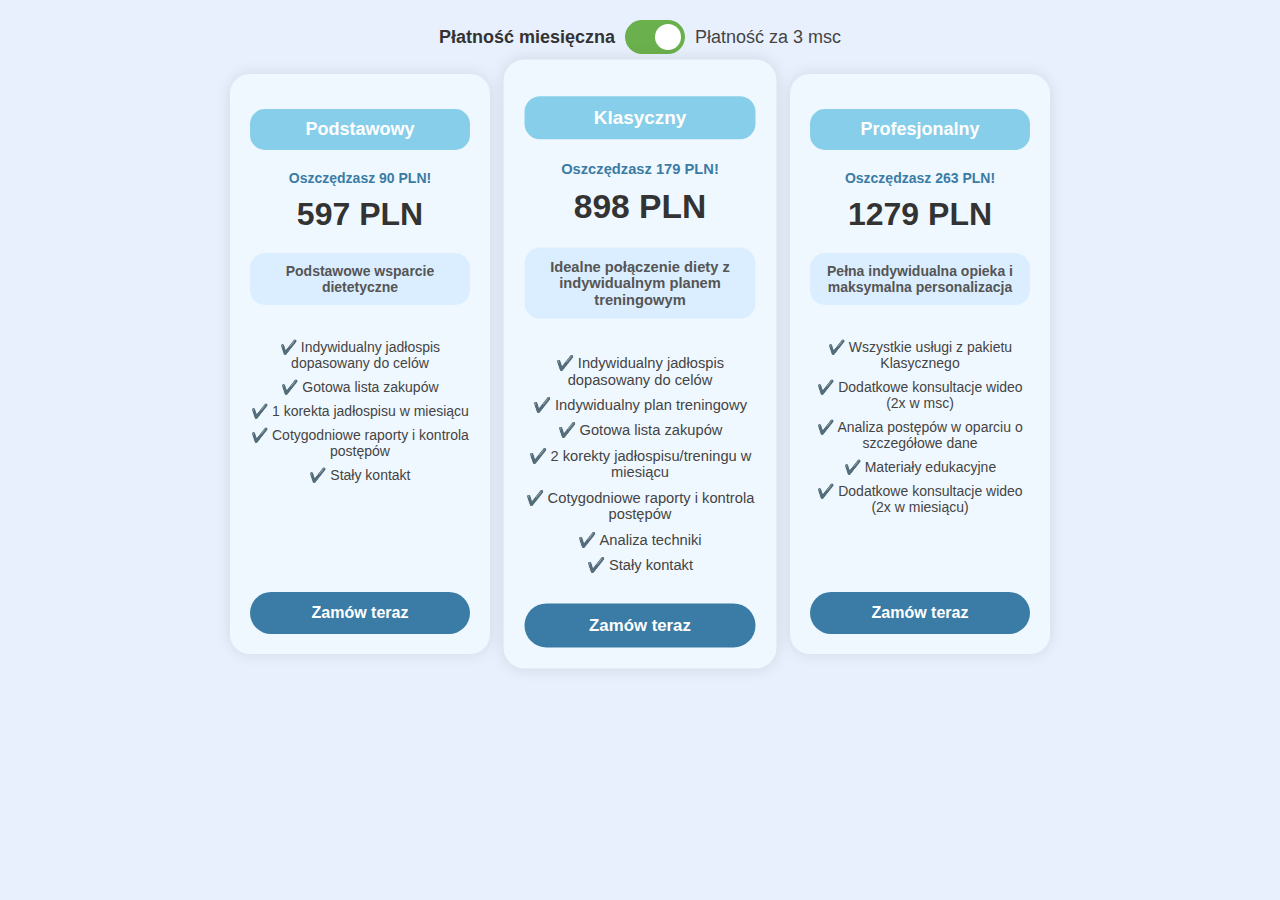
==== index.html @ cc52a3e0 "initial commit" ====
<!DOCTYPE html>
<html lang="pl">
<head>
    <meta charset="UTF-8">
    <meta name="viewport" content="width=device-width, initial-scale=1.0">
    <title>Pakiety Usług</title>
    <style>
        body {
            font-family: Arial, sans-serif;
            background-color: #e8f0fe;  /* Pastelowy niebieski */
            display: flex;
            flex-direction: column;
            align-items: center;
            justify-content: center;
            margin: 0;
            padding: 20px;
        }

        .switch-container {
            display: flex;
            align-items: center;
            font-size: 18px;
            color: #444;
            margin-bottom: 20px;
        }

        .switch-label {
            margin: 0 10px;
        }

        .switch {
            position: relative;
            display: inline-block;
            width: 60px;
            height: 34px;
        }

        .switch input {
            opacity: 0;
            width: 0;
            height: 0;
        }

        .slider {
            position: absolute;
            cursor: pointer;
            top: 0;
            left: 0;
            right: 0;
            bottom: 0;
            background-color: #ccc;
            transition: .4s;
            border-radius: 34px;
        }

        .slider::before {
            position: absolute;
            content: "";
            height: 26px;
            width: 26px;
            left: 4px;
            bottom: 4px;
            background-color: white;
            transition: .4s;
            border-radius: 50%;
        }

        input:checked + .slider {
            background-color: #6ab04c;  /* Zielony kolor */
        }

        input:checked + .slider::before {
            transform: translateX(26px);
        }

        .active-label {
            color: #333;
            font-weight: bold;
        }

        .pricing-container {
            display: flex;
            justify-content: center;
            gap: 20px;
            flex-wrap: wrap;
        }

        .pricing-box {
            background-color: #f0f8ff;  /* Bardzo jasny niebieski */
            border-radius: 20px;
            box-shadow: 0 0 15px rgba(0, 0, 0, 0.1);
            padding: 20px;
            width: 260px;
            text-align: center;
            display: flex;
            flex-direction: column;
            height: 580px;
            box-sizing: border-box;
        }

        .pricing-box.center {
            transform: scale(1.05);
        }

        .pricing-box-header {
            border-radius: 15px;
            background-color: #87ceeb;  /* Pastelowy niebieski nagłówek */
            color: #fff;
            padding: 10px;
            font-size: 18px;
        }

        .savings {
            color: #3a7ca5;
            font-weight: bold;
            font-size: 14px;
            margin-top: 5px;
        }

        .price {
            font-size: 32px;
            margin: 10px 0;
            font-weight: bold;
            color: #333;
        }

        .packageDesc {
            font-size: 14px;
            font-weight: bold;
            background-color: #dbeeff;
            padding: 10px 15px;
            border-radius: 15px;
            margin: 10px 0;
            color: #555;
        }

        .features {
            list-style: none;
            padding: 0;
            flex-grow: 1;
        }

        .features li {
            margin: 8px 0;
            font-size: 14px;
            color: #444;
        }

        .button {
            display: inline-block;
            padding: 12px 20px;
            background-color: #3a7ca5;  /* Pastelowy niebieski */
            color: #fff;
            border-radius: 25px;
            text-decoration: none;
            font-weight: bold;
            margin-top: auto;
        }
    </style>
</head>
<body>

    <div class="switch-container">
        <span id="monthly-label" class="switch-label active-label">Płatność miesięczna</span>
        <label class="switch">
            <input type="checkbox" id="payment-toggle" onclick="togglePayment()" checked>
            <span class="slider"></span>
        </label>
        <span id="upfront-label" class="switch-label">Płatność za 3 msc</span>
    </div>
    
    <div class="pricing-container">
        <div class="pricing-box">
            <h2 class="pricing-box-header">Podstawowy</h2>
            <div class="savings" id="basic-savings"></div>
            <div class="price" id="basic-price">597 PLN</div>
            <p class="packageDesc">Podstawowe wsparcie dietetyczne</p>
            <ul class="features">
                <li>✔️ Indywidualny jadłospis dopasowany do celów</li>
                <li>✔️ Gotowa lista zakupów</li>
                <li>✔️ 1 korekta jadłospisu w miesiącu</li>
                <li>✔️ Cotygodniowe raporty i kontrola postępów</li>
                <li>✔️ Stały kontakt</li>
            </ul>
            <a href="#" class="button" onclick="redirectToPayPage('basic')">Zamów teraz</a>
        </div>
        
        <div class="pricing-box center">
            <h2 class="pricing-box-header">Klasyczny</h2>
            <div class="savings" id="classic-savings"></div>
            <div class="price" id="classic-price">898 PLN</div>
            <p class="packageDesc">Idealne połączenie diety z indywidualnym planem treningowym</p>
            <ul class="features">
                <li>✔️ Indywidualny jadłospis dopasowany do celów</li>
                <li>✔️ Indywidualny plan treningowy</li>
                <li>✔️ Gotowa lista zakupów</li>
                <li>✔️ 2 korekty jadłospisu/treningu w miesiącu</li>
                <li>✔️ Cotygodniowe raporty i kontrola postępów</li>
                <li>✔️ Analiza techniki</li>
                <li>✔️ Stały kontakt</li>
            </ul>
            <a href="#" class="button" onclick="redirectToPayPage('classic')">Zamów teraz</a>
        </div>
        
        <div class="pricing-box">
            <h2 class="pricing-box-header">Profesjonalny</h2>
            <div class="savings" id="pro-savings"></div>
            <div class="price" id="pro-price">1279 PLN</div>
            <p class="packageDesc">Pełna indywidualna opieka i maksymalna personalizacja</p>
            <ul class="features">
                <li>✔️ Wszystkie usługi z pakietu Klasycznego</li>
                <li>✔️ Dodatkowe konsultacje wideo (2x w msc)</li>
                <li>✔️ Analiza postępów w oparciu o szczegółowe dane</li>
                <li>✔️ Materiały edukacyjne</li>
                <li>✔️ Dodatkowe konsultacje wideo (2x w miesiącu)</li>
            </ul>
            <a href="#" class="button" onclick="redirectToPayPage('pro')">Zamów teraz</a>
        </div>
    </div>

    <script>
        function togglePayment() {
            const isChecked = document.getElementById('payment-toggle').checked;
            const prices = [
                { id: 'basic', monthly: 229, upfront: 597, savings: 90 },
                { id: 'classic', monthly: 359, upfront: 898, savings: 179 },
                { id: 'pro', monthly: 514, upfront: 1279, savings: 263 }
            ];

            prices.forEach(pkg => {
                document.getElementById(pkg.id + '-price').innerText = isChecked ? pkg.upfront + ' PLN' : pkg.monthly + ' PLN';
                document.getElementById(pkg.id + '-savings').innerText = isChecked ? `Oszczędzasz ${pkg.savings} PLN!` : '';
            });
        }

        function redirectToPayPage(packageId) {
            const isChecked = document.getElementById('payment-toggle').checked;
            const price = isChecked ? 
                document.getElementById(packageId + '-price').innerText.split(' ')[0] : 
                document.getElementById(packageId + '-price').innerText.split(' ')[0];
            
            window.location.href = `payPage.html?package=${packageId}&price=${price}`;
        }
        window.onload = togglePayment; // Ustawia domyślne ceny na płatność z góry
    </script>
</body>
</html>
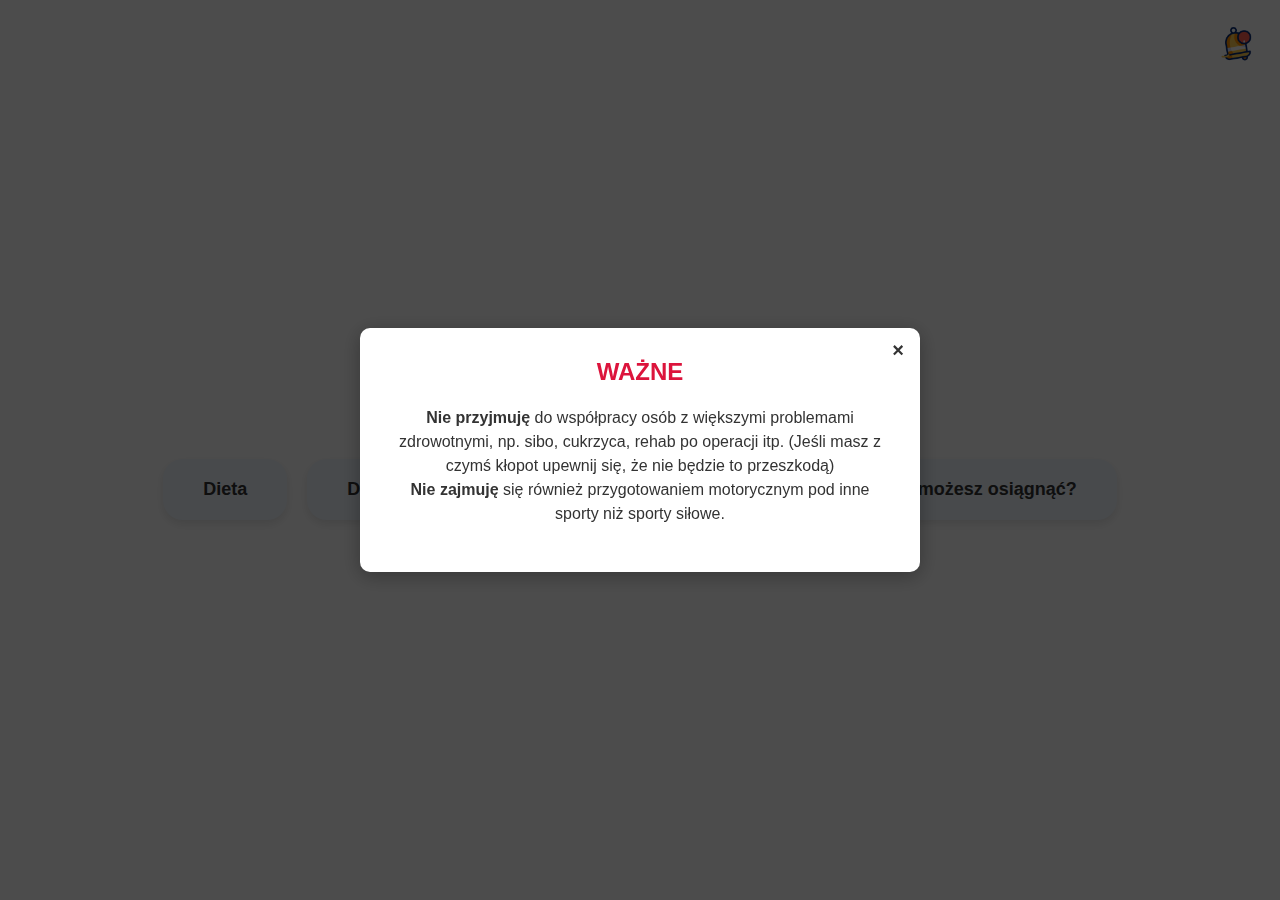
==== commit 56135e43: "website v2" ====
--- a/index.html
+++ b/index.html
@@ -3,245 +3,40 @@
 <head>
     <meta charset="UTF-8">
     <meta name="viewport" content="width=device-width, initial-scale=1.0">
-    <title>Pakiety Usług</title>
-    <style>
-        body {
-            font-family: Arial, sans-serif;
-            background-color: #e8f0fe;  /* Pastelowy niebieski */
-            display: flex;
-            flex-direction: column;
-            align-items: center;
-            justify-content: center;
-            margin: 0;
-            padding: 20px;
-        }
-
-        .switch-container {
-            display: flex;
-            align-items: center;
-            font-size: 18px;
-            color: #444;
-            margin-bottom: 20px;
-        }
-
-        .switch-label {
-            margin: 0 10px;
-        }
-
-        .switch {
-            position: relative;
-            display: inline-block;
-            width: 60px;
-            height: 34px;
-        }
-
-        .switch input {
-            opacity: 0;
-            width: 0;
-            height: 0;
-        }
-
-        .slider {
-            position: absolute;
-            cursor: pointer;
-            top: 0;
-            left: 0;
-            right: 0;
-            bottom: 0;
-            background-color: #ccc;
-            transition: .4s;
-            border-radius: 34px;
-        }
-
-        .slider::before {
-            position: absolute;
-            content: "";
-            height: 26px;
-            width: 26px;
-            left: 4px;
-            bottom: 4px;
-            background-color: white;
-            transition: .4s;
-            border-radius: 50%;
-        }
-
-        input:checked + .slider {
-            background-color: #6ab04c;  /* Zielony kolor */
-        }
-
-        input:checked + .slider::before {
-            transform: translateX(26px);
-        }
-
-        .active-label {
-            color: #333;
-            font-weight: bold;
-        }
-
-        .pricing-container {
-            display: flex;
-            justify-content: center;
-            gap: 20px;
-            flex-wrap: wrap;
-        }
-
-        .pricing-box {
-            background-color: #f0f8ff;  /* Bardzo jasny niebieski */
-            border-radius: 20px;
-            box-shadow: 0 0 15px rgba(0, 0, 0, 0.1);
-            padding: 20px;
-            width: 260px;
-            text-align: center;
-            display: flex;
-            flex-direction: column;
-            height: 580px;
-            box-sizing: border-box;
-        }
-
-        .pricing-box.center {
-            transform: scale(1.05);
-        }
-
-        .pricing-box-header {
-            border-radius: 15px;
-            background-color: #87ceeb;  /* Pastelowy niebieski nagłówek */
-            color: #fff;
-            padding: 10px;
-            font-size: 18px;
-        }
-
-        .savings {
-            color: #3a7ca5;
-            font-weight: bold;
-            font-size: 14px;
-            margin-top: 5px;
-        }
-
-        .price {
-            font-size: 32px;
-            margin: 10px 0;
-            font-weight: bold;
-            color: #333;
-        }
-
-        .packageDesc {
-            font-size: 14px;
-            font-weight: bold;
-            background-color: #dbeeff;
-            padding: 10px 15px;
-            border-radius: 15px;
-            margin: 10px 0;
-            color: #555;
-        }
-
-        .features {
-            list-style: none;
-            padding: 0;
-            flex-grow: 1;
-        }
-
-        .features li {
-            margin: 8px 0;
-            font-size: 14px;
-            color: #444;
-        }
-
-        .button {
-            display: inline-block;
-            padding: 12px 20px;
-            background-color: #3a7ca5;  /* Pastelowy niebieski */
-            color: #fff;
-            border-radius: 25px;
-            text-decoration: none;
-            font-weight: bold;
-            margin-top: auto;
-        }
-    </style>
+    <title>Pakiety Dietetyczne</title>
+    <link rel="stylesheet" href="indexStyles.css">
 </head>
 <body>
+    <!-- Ikona do ponownego otwarcia okna -->
+    <img src="gifs/notification.gif" alt="Notification Icon" class="notification-icon" onclick="openModal()">
 
-    <div class="switch-container">
-        <span id="monthly-label" class="switch-label active-label">Płatność miesięczna</span>
-        <label class="switch">
-            <input type="checkbox" id="payment-toggle" onclick="togglePayment()" checked>
-            <span class="slider"></span>
-        </label>
-        <span id="upfront-label" class="switch-label">Płatność za 3 msc</span>
+    <div id="app">
+        <button class="back-button" id="back-button" onclick="goBack()">&lt; Powrót</button>
+        <h1 id="main-title">Wybierz Kategorię</h1>
+        <div class="categories-container" id="categories-container">
+            <div class="category-box" onclick="loadCategory('dieta')">Dieta</div>
+            <div class="category-box" onclick="loadCategory('dieta-trening')">Dieta + Plan Treningowy</div>
+            <div class="category-box" onclick="loadCategory('jednorazowe')">Jednorazowe</div>
+            <br>
+            <div class="category-box" onclick="loadResults()">Co możesz osiągnąć?</div>
+        </div>
+
+        <div class="pricing-container hidden" id="pricing-container"></div>
     </div>
-    
-    <div class="pricing-container">
-        <div class="pricing-box">
-            <h2 class="pricing-box-header">Podstawowy</h2>
-            <div class="savings" id="basic-savings"></div>
-            <div class="price" id="basic-price">597 PLN</div>
-            <p class="packageDesc">Podstawowe wsparcie dietetyczne</p>
-            <ul class="features">
-                <li>✔️ Indywidualny jadłospis dopasowany do celów</li>
-                <li>✔️ Gotowa lista zakupów</li>
-                <li>✔️ 1 korekta jadłospisu w miesiącu</li>
-                <li>✔️ Cotygodniowe raporty i kontrola postępów</li>
-                <li>✔️ Stały kontakt</li>
-            </ul>
-            <a href="#" class="button" onclick="redirectToPayPage('basic')">Zamów teraz</a>
-        </div>
-        
-        <div class="pricing-box center">
-            <h2 class="pricing-box-header">Klasyczny</h2>
-            <div class="savings" id="classic-savings"></div>
-            <div class="price" id="classic-price">898 PLN</div>
-            <p class="packageDesc">Idealne połączenie diety z indywidualnym planem treningowym</p>
-            <ul class="features">
-                <li>✔️ Indywidualny jadłospis dopasowany do celów</li>
-                <li>✔️ Indywidualny plan treningowy</li>
-                <li>✔️ Gotowa lista zakupów</li>
-                <li>✔️ 2 korekty jadłospisu/treningu w miesiącu</li>
-                <li>✔️ Cotygodniowe raporty i kontrola postępów</li>
-                <li>✔️ Analiza techniki</li>
-                <li>✔️ Stały kontakt</li>
-            </ul>
-            <a href="#" class="button" onclick="redirectToPayPage('classic')">Zamów teraz</a>
-        </div>
-        
-        <div class="pricing-box">
-            <h2 class="pricing-box-header">Profesjonalny</h2>
-            <div class="savings" id="pro-savings"></div>
-            <div class="price" id="pro-price">1279 PLN</div>
-            <p class="packageDesc">Pełna indywidualna opieka i maksymalna personalizacja</p>
-            <ul class="features">
-                <li>✔️ Wszystkie usługi z pakietu Klasycznego</li>
-                <li>✔️ Dodatkowe konsultacje wideo (2x w msc)</li>
-                <li>✔️ Analiza postępów w oparciu o szczegółowe dane</li>
-                <li>✔️ Materiały edukacyjne</li>
-                <li>✔️ Dodatkowe konsultacje wideo (2x w miesiącu)</li>
-            </ul>
-            <a href="#" class="button" onclick="redirectToPayPage('pro')">Zamów teraz</a>
+
+    <!-- Modalne okno komunikatu -->
+    <div class="modal-overlay" id="modal-overlay" style="display: none;">
+        <div class="modal-content">
+            <button class="close-modal" onclick="closeModal()">&times;</button>
+            <h2 style="color: crimson;"><strong>WAŻNE</strong></h2>
+            <p>
+                <strong>Nie przyjmuję</strong> do współpracy osób z większymi problemami zdrowotnymi, 
+                np. sibo, cukrzyca, rehab po operacji itp. (Jeśli masz z czymś kłopot upewnij się, że nie będzie to przeszkodą) <br>
+                <strong>Nie zajmuję</strong> się również przygotowaniem motorycznym pod inne sporty niż sporty siłowe.
+            </p>
         </div>
     </div>
 
-    <script>
-        function togglePayment() {
-            const isChecked = document.getElementById('payment-toggle').checked;
-            const prices = [
-                { id: 'basic', monthly: 229, upfront: 597, savings: 90 },
-                { id: 'classic', monthly: 359, upfront: 898, savings: 179 },
-                { id: 'pro', monthly: 514, upfront: 1279, savings: 263 }
-            ];
-
-            prices.forEach(pkg => {
-                document.getElementById(pkg.id + '-price').innerText = isChecked ? pkg.upfront + ' PLN' : pkg.monthly + ' PLN';
-                document.getElementById(pkg.id + '-savings').innerText = isChecked ? `Oszczędzasz ${pkg.savings} PLN!` : '';
-            });
-        }
-
-        function redirectToPayPage(packageId) {
-            const isChecked = document.getElementById('payment-toggle').checked;
-            const price = isChecked ? 
-                document.getElementById(packageId + '-price').innerText.split(' ')[0] : 
-                document.getElementById(packageId + '-price').innerText.split(' ')[0];
-            
-            window.location.href = `payPage.html?package=${packageId}&price=${price}`;
-        }
-        window.onload = togglePayment; // Ustawia domyślne ceny na płatność z góry
-    </script>
+    <script src="script.js"></script>
 </body>
 </html>
--- a/indexStyles.css
+++ b/indexStyles.css
@@ -0,0 +1,178 @@
+/* Globalne style */
+body {
+    font-family: Arial, sans-serif;
+    background-color: #ffffff;
+    margin: 0;
+    padding: 0;
+    display: flex;
+    justify-content: center;
+    align-items: center;
+    height: 100vh;
+    position: relative;
+}
+
+#app {
+    text-align: center;
+}
+
+.back-button {
+    position: absolute;
+    top: 20px;
+    left: 20px;
+    background: none;
+    border: none;
+    font-size: 18px;
+    color: #3a7ca5;
+    cursor: pointer;
+    font-weight: bold;
+    display: none;
+}
+
+.categories-container {
+    display: flex;
+    justify-content: center;
+    gap: 20px;
+    margin-top: 20px;
+}
+
+.category-box {
+    background-color: #f0f8ff;
+    border-radius: 20px;
+    padding: 20px 40px;
+    font-size: 18px;
+    font-weight: bold;
+    color: #333;
+    cursor: pointer;
+    transition: transform 0.3s, background-color 0.3s;
+    box-shadow: 0 4px 10px rgba(0, 0, 0, 0.1);
+}
+
+.category-box:hover {
+    transform: translateY(-5px);
+    background-color: #cce7ff;
+}
+
+/* Styl dla ikony powiadomienia */
+.notification-icon {
+    position: absolute;
+    top: 20px;
+    right: 20px;
+    width: 50px;
+    height: 50px;
+    cursor: pointer;
+    z-index: 10;
+}
+
+/* Modalne okno */
+.modal-overlay {
+    position: fixed;
+    top: 0;
+    left: 0;
+    width: 100%;
+    height: 100%;
+    background: rgba(0, 0, 0, 0.7);
+    display: flex;
+    justify-content: center;
+    align-items: center;
+    z-index: 999;
+}
+
+.modal-content {
+    background: #ffffff;
+    border-radius: 10px;
+    padding: 30px;
+    width: 90%;
+    max-width: 500px;
+    position: relative;
+    text-align: center;
+    box-shadow: 0 4px 20px rgba(0, 0, 0, 0.3);
+}
+
+.modal-content h2 {
+    margin-top: 0;
+    color: #3a7ca5;
+}
+
+.modal-content p {
+    font-size: 16px;
+    color: #333;
+    line-height: 1.5;
+}
+
+.close-modal {
+    position: absolute;
+    top: 10px;
+    right: 10px;
+    background: none;
+    border: none;
+    font-size: 20px;
+    cursor: pointer;
+    color: #333;
+    font-weight: bold;
+    transition: color 0.3s;
+}
+
+.close-modal:hover {
+    color: #ff0000;
+}
+
+/* Styl dla wyświetlanych pakietów */
+.pricing-container {
+    display: flex;
+    flex-wrap: wrap;
+    gap: 20px;
+    justify-content: center;
+    margin-top: 20px;
+}
+
+.pricing-box {
+    background-color: #f0f8ff;
+    border: 2px solid #cce7ff;
+    border-radius: 10px;
+    padding: 20px;
+    width: 250px;
+    box-shadow: 0 4px 10px rgba(0, 0, 0, 0.1);
+    text-align: center;
+    transition: transform 0.3s;
+}
+
+.pricing-box:hover {
+    transform: translateY(-5px);
+}
+
+.pricing-box-header {
+    font-size: 20px;
+    color: #3a7ca5;
+    margin-bottom: 10px;
+}
+
+.price {
+    font-size: 18px;
+    color: #333;
+    font-weight: bold;
+}
+
+.packageDesc {
+    font-size: 14px;
+    color: #555;
+    margin: 10px 0;
+}
+
+.button {
+    display: inline-block;
+    padding: 10px 15px;
+    margin-top: 10px;
+    color: white;
+    background-color: #3a7ca5;
+    text-decoration: none;
+    border-radius: 5px;
+    transition: background-color 0.3s;
+}
+
+.button:hover {
+    background-color: #2a5d7a;
+}
+
+.hidden {
+    display: none;
+}
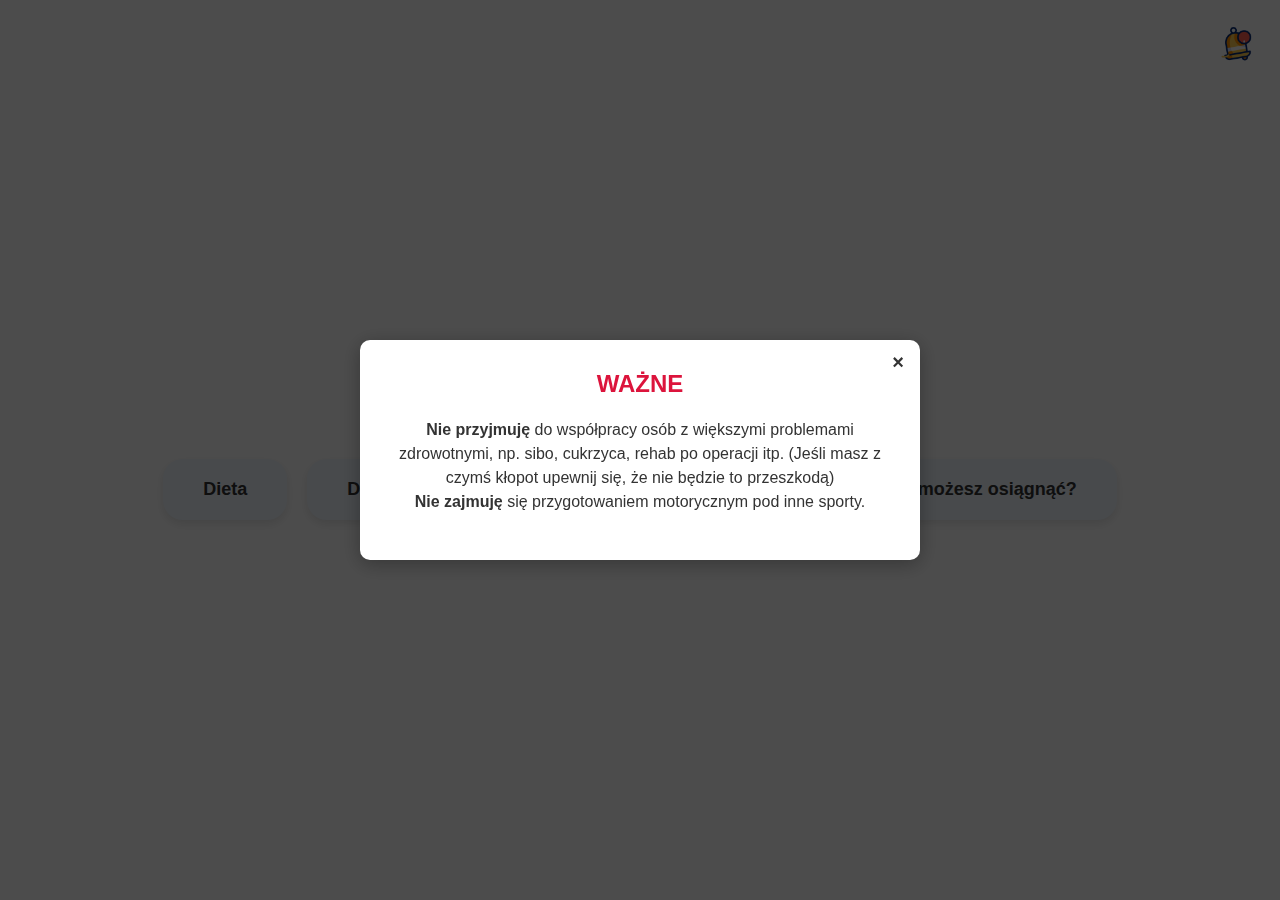
==== commit 6bc03f0d: "Change prices and available packages" ====
--- a/index.html
+++ b/index.html
@@ -32,7 +32,7 @@
             <p>
                 <strong>Nie przyjmuję</strong> do współpracy osób z większymi problemami zdrowotnymi, 
                 np. sibo, cukrzyca, rehab po operacji itp. (Jeśli masz z czymś kłopot upewnij się, że nie będzie to przeszkodą) <br>
-                <strong>Nie zajmuję</strong> się również przygotowaniem motorycznym pod inne sporty niż sporty siłowe.
+                <strong>Nie zajmuję</strong> się przygotowaniem motorycznym pod inne sporty.
             </p>
         </div>
     </div>
--- a/indexStyles.css
+++ b/indexStyles.css
@@ -134,6 +134,22 @@
     box-shadow: 0 4px 10px rgba(0, 0, 0, 0.1);
     text-align: center;
     transition: transform 0.3s;
+    position: relative;
+}
+
+/* Styl dla procentowej oszczędności */
+.discount-badge {
+    position: absolute;
+    top: 10px;
+    right: 10px;
+    background-color: #ff4d4f; /* Czerwony kolor */
+    color: #fff;
+    font-size: 14px;
+    font-weight: bold;
+    padding: 5px 8px;
+    border-radius: 5px;
+    box-shadow: 0 2px 4px rgba(0, 0, 0, 0.2);
+    z-index: 10;
 }
 
 .pricing-box:hover {
@@ -151,6 +167,27 @@
     color: #333;
     font-weight: bold;
 }
+
+.price-container {
+    display: flex;
+    justify-content: center;
+    align-items: center;
+    gap: 10px;
+    margin: 10px 0;
+}
+
+.old-price {
+    font-size: 16px;
+    color: #999;
+    text-decoration: line-through;
+}
+
+.new-price {
+    font-size: 20px;
+    color: #3a7ca5;
+    font-weight: bold;
+}
+
 
 .packageDesc {
     font-size: 14px;
@@ -176,3 +213,52 @@
 .hidden {
     display: none;
 }
+
+/* Responsywność */
+@media (max-width: 768px) {
+    body {
+        padding-top: 60px; /* Dostosowanie odstępu ogólnego */
+    }
+    .back-button {
+        top: 10px; /* Zachowaj odstęp od górnej krawędzi */
+    }
+
+    .categories-container {
+        flex-direction: column;
+        gap: 15px;
+    }
+
+    .category-box {
+        width: 100%;
+        max-width: 300px;
+        margin: auto;
+    }
+
+    #main-title {
+        margin-top: 20px; /* Dodatkowy margines, aby uniknąć kolizji */
+        font-size: 22px; /* Mniejszy nagłówek na tabletach */
+    }
+}
+
+@media (max-width: 480px) {
+    header h1 {
+        font-size: 20px;
+    }
+
+    .category-box {
+        padding: 15px;
+    }
+
+    .category-box h2 {
+        font-size: 16px;
+    }
+
+    .category-box p {
+        font-size: 12px;
+    }
+
+    #main-title {
+        margin-top: 40px; /* Dodatkowy margines pod przyciskiem */
+        font-size: 20px;
+    }
+}